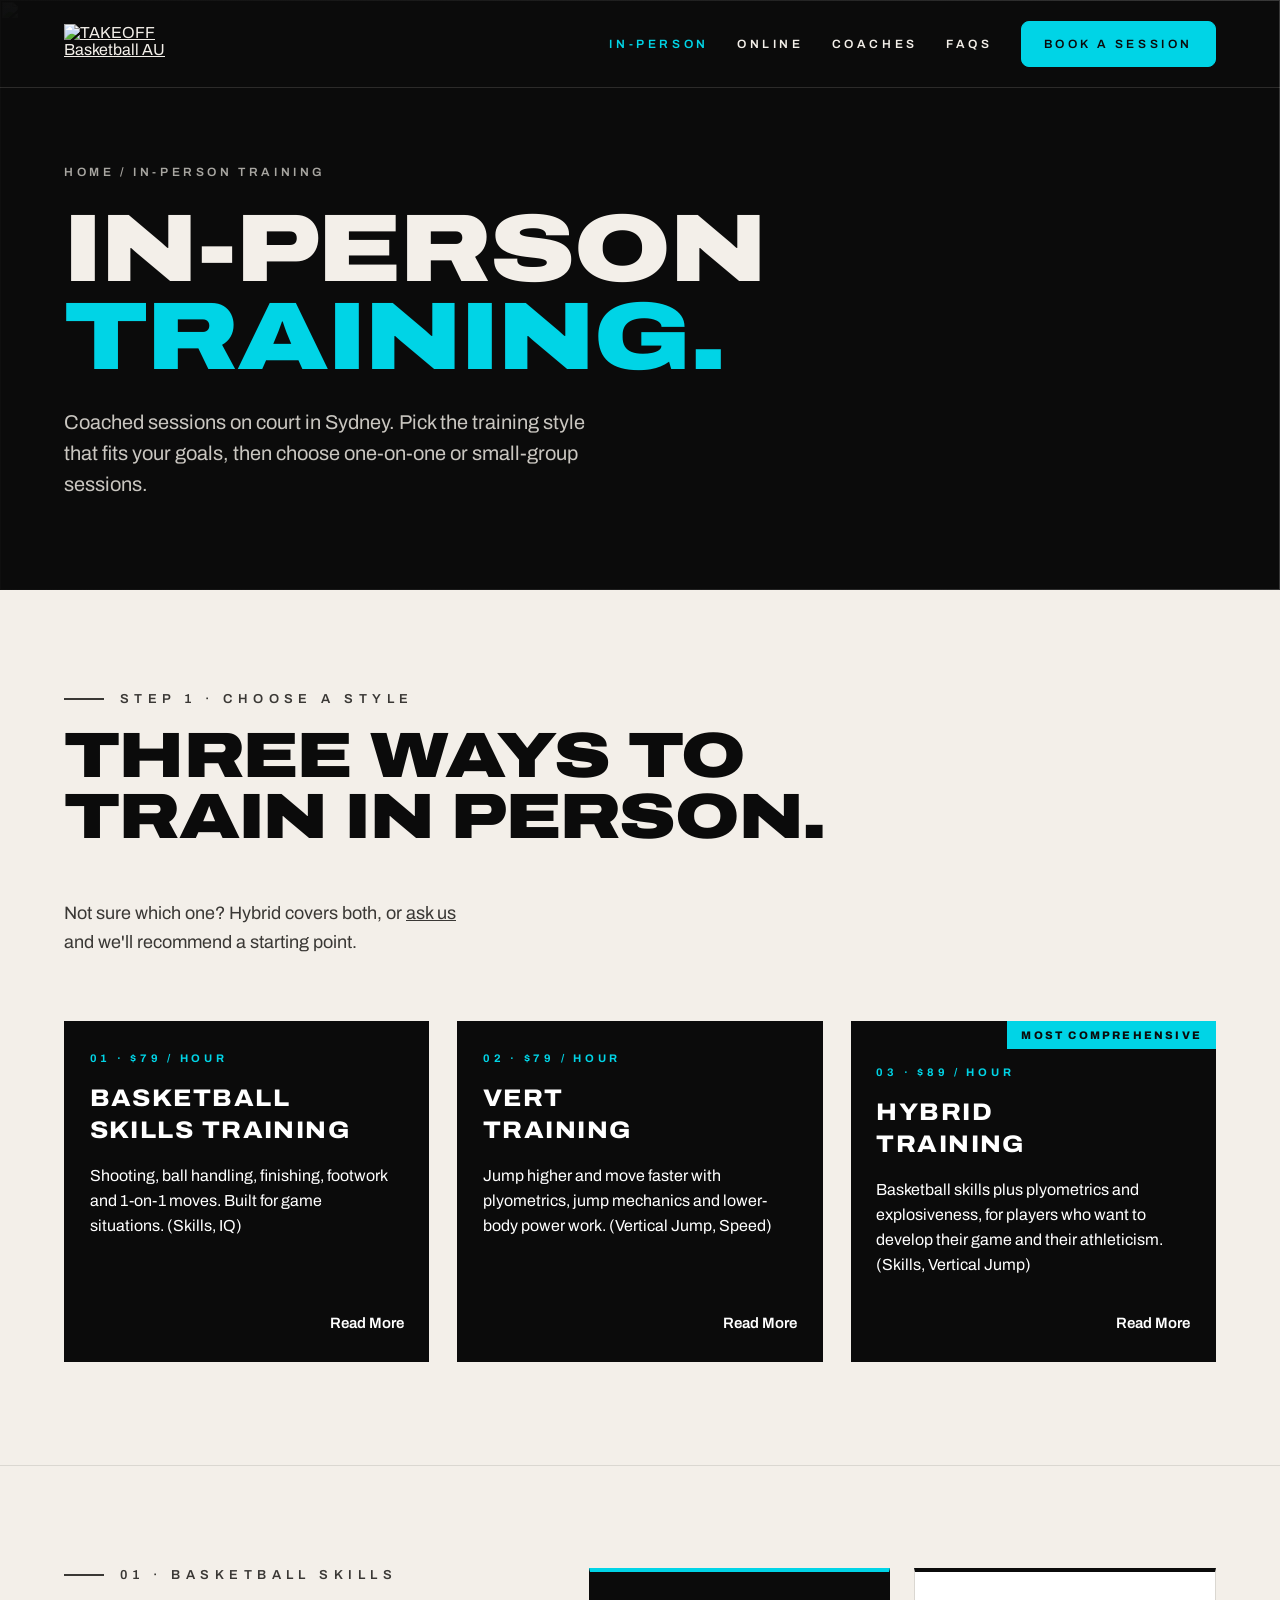
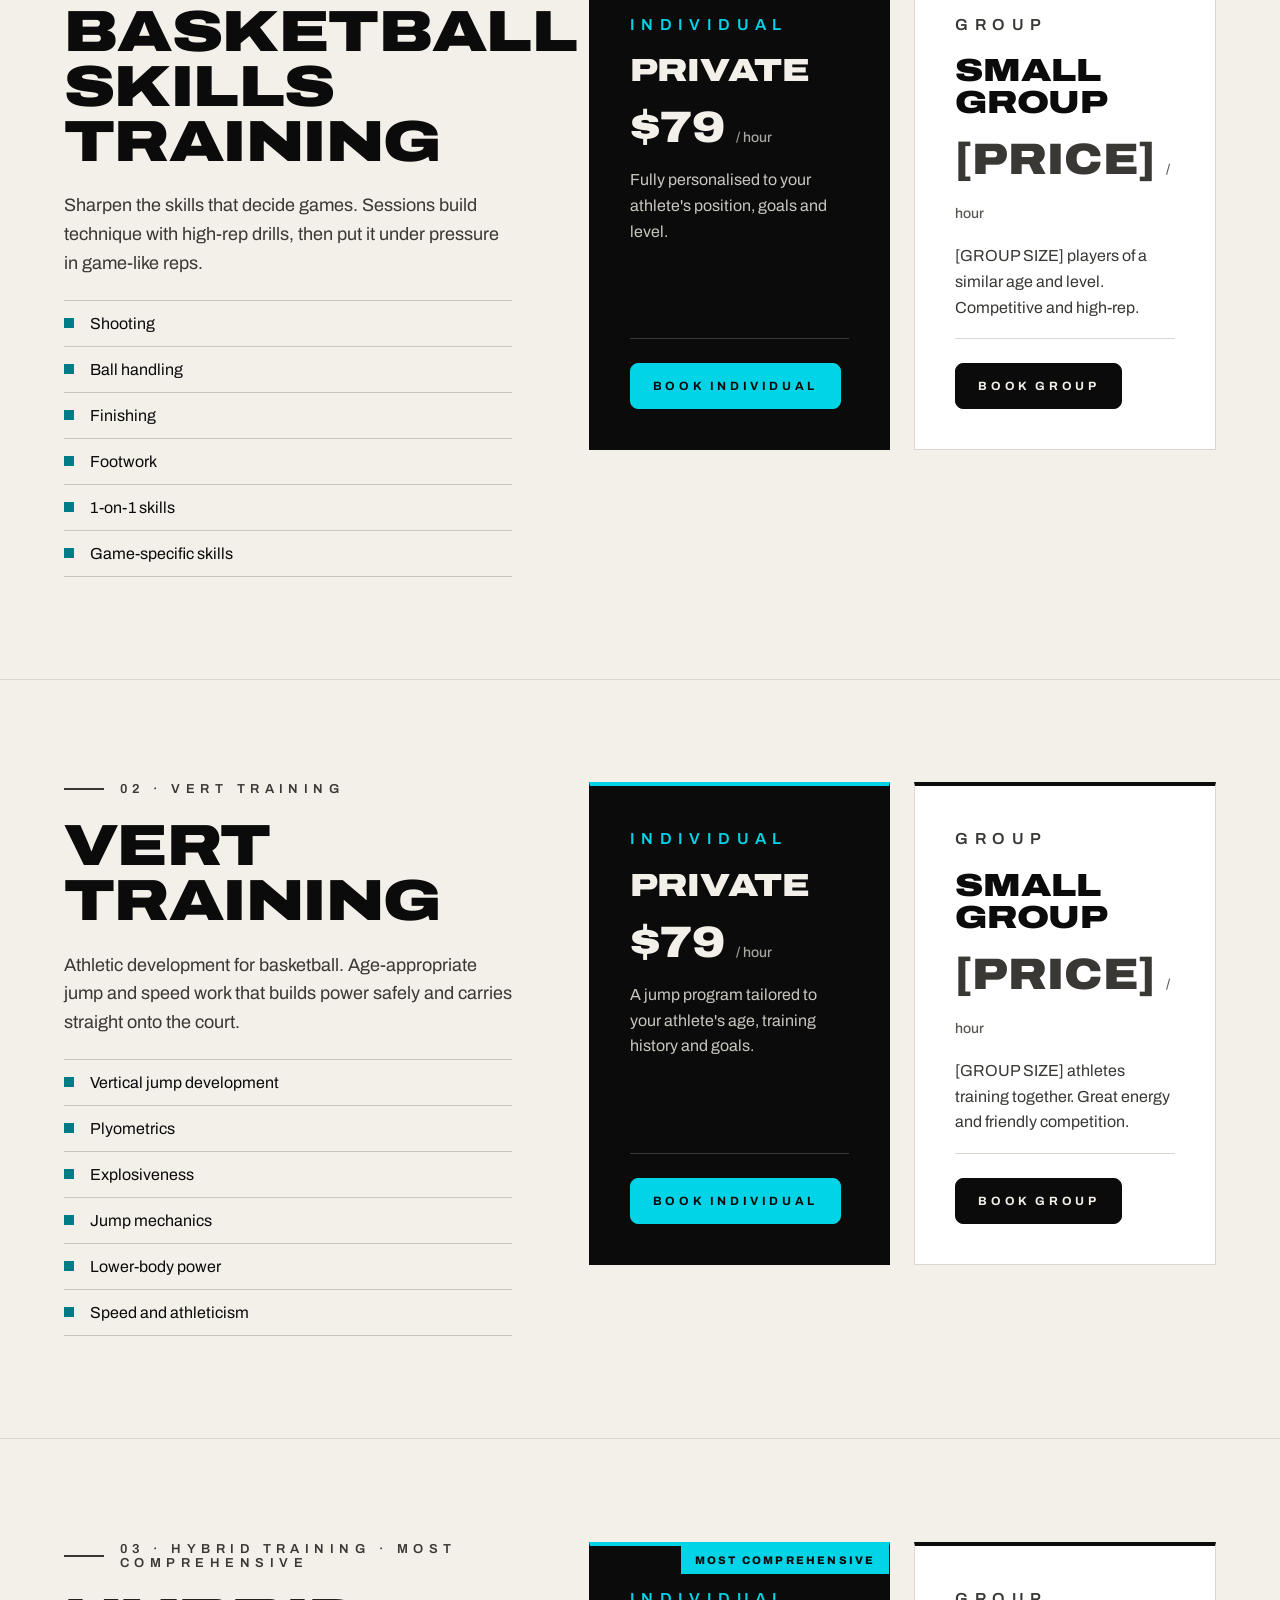
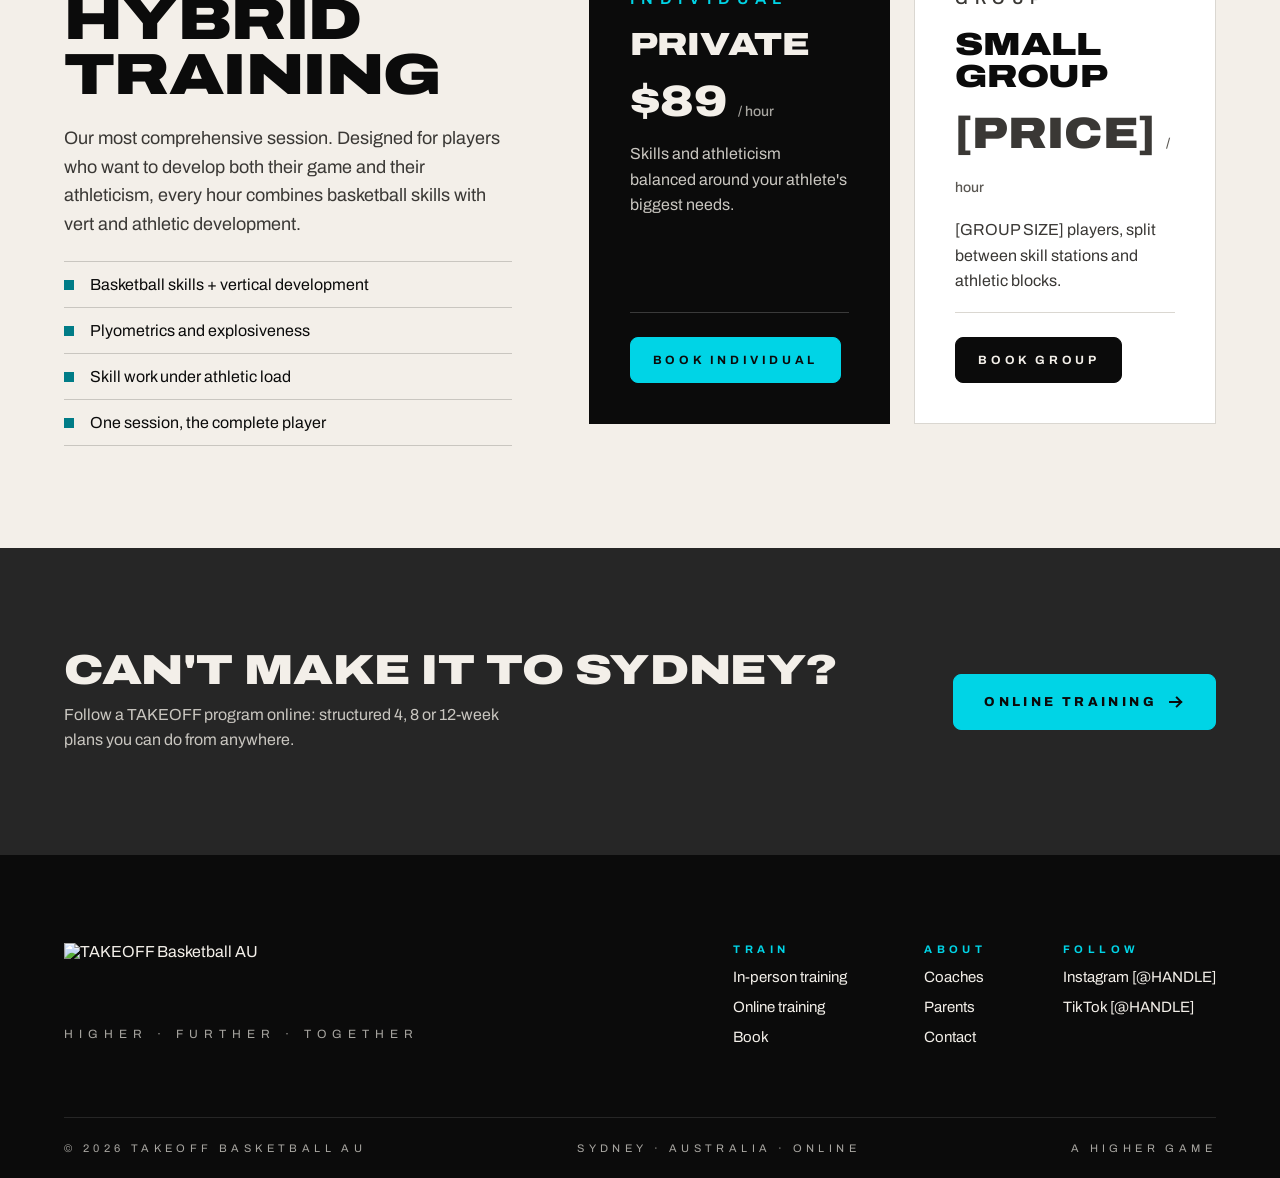
==== in-person.html @ 5c916355 "Add in-person and online pricing Hourly rates for skills, vert and hybrid sessions, online program p" ====
<!doctype html>
<html lang="en-AU">
<head>
<meta charset="utf-8">
<meta name="viewport" content="width=device-width, initial-scale=1">
<title>In-Person Training — TAKEOFF Basketball AU</title>
<meta name="description" content="In-person basketball training in Sydney with TAKEOFF: basketball skills, vert training or hybrid sessions, one-on-one or in small groups.">
<link rel="preconnect" href="https://fonts.googleapis.com">
<link rel="preconnect" href="https://fonts.gstatic.com" crossorigin>
<link href="https://fonts.googleapis.com/css2?family=Archivo:wdth,wght@62..125,100..900&display=swap" rel="stylesheet">
<link rel="stylesheet" href="css/styles.css">
</head>
<body>

<header class="pagehead" id="top">
  <img class="hero__img" src="img/court-hero.jpg" alt="">
  <div class="hero__veil"></div>

  <nav class="nav wrap" aria-label="Main">
    <a href="index.html" aria-label="TAKEOFF Basketball AU — home"><img src="img/logo.png" alt="TAKEOFF Basketball AU" width="360" height="96"></a>
    <input type="checkbox" id="nav-toggle" class="nav-toggle" hidden>
    <label for="nav-toggle" class="nav-toggle-label" aria-label="Menu">
      <svg width="20" height="14" viewBox="0 0 20 14" fill="none" stroke="currentColor" stroke-width="2" aria-hidden="true"><path d="M0 1h20M0 7h20M0 13h20"/></svg>
    </label>
    <div class="menu">
      <a href="in-person.html" aria-current="page">In-person</a>
      <a href="online.html">Online</a>
      <a href="index.html#parents">Coaches</a>
      <a href="index.html#faq">FAQs</a>
      <a href="index.html#book" class="btn btn--cyan btn--sm">Book a session</a>
    </div>
  </nav>

  <div class="pagehead__body wrap">
    <p class="crumbs"><a href="index.html">Home</a> / In-person training</p>
    <h1>In-person<br><span>training.</span></h1>
    <p class="hero__lede">Coached sessions on court in Sydney. Pick the training style that fits your goals, then choose one-on-one or small-group sessions.</p>
  </div>
</header>

<section class="section light wrap" id="styles">
  <div class="head">
    <div>
      <p class="rule" style="color:var(--ink)">Step 1 · Choose a style</p>
      <h2 class="h2">Three ways to<br>train in person.</h2>
    </div>
    <p class="lede" style="max-width:400px">Not sure which one? Hybrid covers both, or <a href="index.html?format=unsure#book">ask us</a> and we'll recommend a starting point.</p>
  </div>

  <!-- To use real photos, set --img:url(img/your-photo.jpg) on each tile. -->
  <div class="tiles">
    <a class="tile" href="#skills" style="--pos:20% 30%">
      <span class="tile__tag">01 · $79 / hour</span>
      <h3>Basketball<br>skills training</h3>
      <p>Shooting, ball handling, finishing, footwork and 1-on-1 moves. Built for game situations. (Skills, IQ)</p>
      <span class="tile__more">Read More</span>
    </a>
    <a class="tile" href="#vert" style="--pos:55% 70%">
      <span class="tile__tag">02 · $79 / hour</span>
      <h3>Vert<br>training</h3>
      <p>Jump higher and move faster with plyometrics, jump mechanics and lower-body power work. (Vertical Jump, Speed)</p>
      <span class="tile__more">Read More</span>
    </a>
    <a class="tile" href="#hybrid" style="--pos:85% 45%">
      <span class="badge">Most comprehensive</span>
      <span class="tile__tag">03 · $89 / hour</span>
      <h3>Hybrid<br>training</h3>
      <p>Basketball skills plus plyometrics and explosiveness, for players who want to develop their game and their athleticism. (Skills, Vertical Jump)</p>
      <span class="tile__more">Read More</span>
    </a>
  </div>
</section>

<!-- ============ BASKETBALL SKILLS ============ -->
<section class="section light wrap detail" id="skills">
  <div>
    <p class="rule" style="color:var(--ink)">01 · Basketball skills</p>
    <h2>Basketball skills training</h2>
    <p class="lede">Sharpen the skills that decide games. Sessions build technique with high-rep drills, then put it under pressure in game-like reps.</p>
    <ul class="focus">
      <li>Shooting</li>
      <li>Ball handling</li>
      <li>Finishing</li>
      <li>Footwork</li>
      <li>1-on-1 skills</li>
      <li>Game-specific skills</li>
    </ul>
  </div>
  <div class="prices">
    <article class="fmt fmt--dark">
      <p class="fmt__label">Individual</p>
      <h3>Private</h3>
      <p class="fmt__amount">$79 <small>/ hour</small></p>
      <p>Fully personalised to your athlete's position, goals and level.</p>
      <div class="fmt__foot">
        <a class="btn btn--cyan btn--sm" href="index.html?program=skills&amp;format=individual#book">Book individual</a>
      </div>
    </article>
    <article class="fmt">
      <p class="fmt__label">Group</p>
      <h3>Small group</h3>
      <p class="fmt__amount">[PRICE] <small>/ hour</small></p>
      <p>[GROUP SIZE] players of a similar age and level. Competitive and high-rep.</p>
      <div class="fmt__foot">
        <a class="btn btn--sm" href="index.html?program=skills&amp;format=group#book">Book group</a>
      </div>
    </article>
  </div>
</section>

<!-- ============ VERT ============ -->
<section class="section light wrap detail" id="vert">
  <div>
    <p class="rule" style="color:var(--ink)">02 · Vert training</p>
    <h2>Vert training</h2>
    <p class="lede">Athletic development for basketball. Age-appropriate jump and speed work that builds power safely and carries straight onto the court.</p>
    <ul class="focus">
      <li>Vertical jump development</li>
      <li>Plyometrics</li>
      <li>Explosiveness</li>
      <li>Jump mechanics</li>
      <li>Lower-body power</li>
      <li>Speed and athleticism</li>
    </ul>
  </div>
  <div class="prices">
    <article class="fmt fmt--dark">
      <p class="fmt__label">Individual</p>
      <h3>Private</h3>
      <p class="fmt__amount">$79 <small>/ hour</small></p>
      <p>A jump program tailored to your athlete's age, training history and goals.</p>
      <div class="fmt__foot">
        <a class="btn btn--cyan btn--sm" href="index.html?program=vert&amp;format=individual#book">Book individual</a>
      </div>
    </article>
    <article class="fmt">
      <p class="fmt__label">Group</p>
      <h3>Small group</h3>
      <p class="fmt__amount">[PRICE] <small>/ hour</small></p>
      <p>[GROUP SIZE] athletes training together. Great energy and friendly competition.</p>
      <div class="fmt__foot">
        <a class="btn btn--sm" href="index.html?program=vert&amp;format=group#book">Book group</a>
      </div>
    </article>
  </div>
</section>

<!-- ============ HYBRID ============ -->
<section class="section light wrap detail" id="hybrid">
  <div>
    <p class="rule" style="color:var(--ink)">03 · Hybrid training · Most comprehensive</p>
    <h2>Hybrid training</h2>
    <p class="lede">Our most comprehensive session. Designed for players who want to develop both their game and their athleticism, every hour combines basketball skills with vert and athletic development.</p>
    <ul class="focus">
      <li>Basketball skills + vertical development</li>
      <li>Plyometrics and explosiveness</li>
      <li>Skill work under athletic load</li>
      <li>One session, the complete player</li>
    </ul>
  </div>
  <div class="prices">
    <article class="fmt fmt--dark">
      <p class="fmt__label">Individual</p>
      <span class="badge">Most comprehensive</span>
      <h3>Private</h3>
      <p class="fmt__amount">$89 <small>/ hour</small></p>
      <p>Skills and athleticism balanced around your athlete's biggest needs.</p>
      <div class="fmt__foot">
        <a class="btn btn--cyan btn--sm" href="index.html?program=hybrid&amp;format=individual#book">Book individual</a>
      </div>
    </article>
    <article class="fmt">
      <p class="fmt__label">Group</p>
      <h3>Small group</h3>
      <p class="fmt__amount">[PRICE] <small>/ hour</small></p>
      <p>[GROUP SIZE] players, split between skill stations and athletic blocks.</p>
      <div class="fmt__foot">
        <a class="btn btn--sm" href="index.html?program=hybrid&amp;format=group#book">Book group</a>
      </div>
    </article>
  </div>
</section>

<section class="section band wrap">
  <div>
    <h2>Can't make it to Sydney?</h2>
    <p>Follow a TAKEOFF program online: structured 4, 8 or 12-week plans you can do from anywhere.</p>
  </div>
  <a class="btn btn--cyan" href="online.html">Online training
    <svg width="18" height="18" viewBox="0 0 24 24" fill="none" stroke="currentColor" stroke-width="2.5" stroke-linecap="square" aria-hidden="true"><path d="M4 12h15M13 6l6 6-6 6"/></svg>
  </a>
</section>

<footer class="foot">
  <div class="wrap">
    <div class="foot__top">
      <div class="foot__brand">
        <img src="img/logo.png" alt="TAKEOFF Basketball AU">
        <p class="foot__tag">Higher · Further · Together</p>
      </div>
      <div class="foot__cols">
        <div>
          <b>Train</b>
          <a href="in-person.html">In-person training</a>
          <a href="online.html">Online training</a>
          <a href="index.html#book">Book</a>
        </div>
        <div>
          <b>About</b>
          <a href="index.html#coaches">Coaches</a>
          <a href="index.html#parents">Parents</a>
          <a href="index.html#book">Contact</a>
        </div>
        <div>
          <b>Follow</b>
          <a href="https://instagram.com/YOUR_HANDLE" rel="noopener">Instagram [@HANDLE]</a>
          <a href="https://tiktok.com/@YOUR_HANDLE" rel="noopener">TikTok [@HANDLE]</a>
        </div>
      </div>
    </div>
    <div class="foot__bar">
      <p>© <span id="year">2026</span> TAKEOFF Basketball AU</p>
      <p>Sydney · Australia · Online</p>
      <p>A higher game</p>
    </div>
  </div>
</footer>

<script src="js/site.js"></script>
</body>
</html>
---- css/styles.css ----
:root{
  --jet:#0B0B0B;
  --charcoal:#262626;
  --concrete:#DAD7D1;
  --sand:#F3EFE9;
  --cyan:#00D4E6;
  --teal:#007C87;
  --ink:#3A3835;
  --muted:#5A5752;
  --line:#C9C6C0;
  --sans:'Archivo','Helvetica Neue',Helvetica,Arial,sans-serif;
  --pad:clamp(20px,5vw,96px);
}
*{box-sizing:border-box}
html{scroll-behavior:smooth}
body{margin:0;background:var(--sand);color:var(--jet);font-family:var(--sans);-webkit-font-smoothing:antialiased}
img{max-width:100%;display:block}
p{margin:0}
h1,h2,h3{margin:0;font-weight:900;font-stretch:125%;text-transform:uppercase;letter-spacing:-.01em;line-height:.95}
a{color:inherit}
:focus-visible{outline:3px solid var(--teal);outline-offset:3px}
@media (prefers-reduced-motion:reduce){html{scroll-behavior:auto}*{transition:none!important}}

/* shared */
.wrap{padding-left:var(--pad);padding-right:var(--pad)}
.section{padding-block:clamp(56px,8vw,112px)}
.rule{display:flex;align-items:center;gap:16px;font-size:clamp(11px,1.3vw,13px);font-weight:600;
  letter-spacing:.42em;text-transform:uppercase}
.rule::before{content:"";width:40px;height:2px;background:currentColor;flex:none}
.h2{font-size:clamp(30px,5.2vw,64px)}
.lede{font-size:clamp(16px,1.8vw,18px);line-height:1.6;color:var(--ink);max-width:62ch}
.btn{display:inline-flex;align-items:center;justify-content:center;gap:10px;min-height:56px;padding:0 30px;
  border-radius:8px;border:1.5px solid var(--jet);background:var(--jet);color:var(--sand);
  font-family:inherit;font-size:13px;font-weight:800;letter-spacing:.26em;text-transform:uppercase;
  text-decoration:none;cursor:pointer;transition:opacity .15s ease}
.btn:hover{opacity:.85}
.btn--cyan{background:var(--cyan);border-color:var(--cyan);color:var(--jet)}
.btn--ghost{background:transparent;color:var(--sand);border-color:var(--sand)}
.btn--sm{min-height:46px;padding:0 22px;font-size:12px;letter-spacing:.2em}

/* header + hero */
.hero{position:relative;background:var(--jet);color:var(--sand);overflow:hidden;
  min-height:min(92vh,880px);display:flex;flex-direction:column}
.hero__img{position:absolute;inset:0;width:100%;height:100%;object-fit:cover}
.hero__veil{position:absolute;inset:0;background:
  linear-gradient(90deg,rgba(11,11,11,.9) 0%,rgba(11,11,11,.72) 40%,rgba(11,11,11,.2) 78%,rgba(11,11,11,.4) 100%)}
.hero__fade{position:absolute;inset:auto 0 0 0;height:180px;
  background:linear-gradient(0deg,rgba(11,11,11,.85),rgba(11,11,11,0))}
.nav{position:relative;z-index:3;display:flex;align-items:center;justify-content:space-between;
  gap:16px;min-height:88px;border-bottom:1px solid rgba(243,239,233,.14)}
.nav img{height:40px;width:auto}
.menu{display:flex;align-items:center;gap:clamp(14px,2.2vw,40px)}
.menu a{font-size:12px;font-weight:600;letter-spacing:.3em;text-transform:uppercase;text-decoration:none}
.menu a:hover{color:var(--cyan)}
.menu .btn{color:var(--jet)}
.nav-toggle,.nav-toggle-label{display:none}
.hero__body{position:relative;z-index:2;display:flex;flex-direction:column;gap:clamp(18px,2.6vw,32px);
  max-width:820px;padding-top:clamp(48px,7vw,104px);padding-bottom:clamp(40px,6vw,72px)}
.hero h1{font-size:clamp(44px,9vw,100px);line-height:.92}
.hero h1 span{color:var(--cyan)}
.hero__lede{font-size:clamp(17px,2vw,20px);line-height:1.55;color:#C9C6C0;max-width:540px}
.hero__cta{display:flex;flex-wrap:wrap;gap:12px}
.hero__place{position:relative;z-index:2;margin-top:auto;padding-bottom:clamp(24px,4vw,56px);
  text-align:right;font-size:12px;line-height:2;letter-spacing:.5em;text-transform:uppercase;color:var(--concrete)}

/* pillar strip */
.strip{background:var(--charcoal);color:var(--sand);display:flex;flex-wrap:wrap;align-items:center;
  justify-content:space-between;gap:12px 24px;padding-block:clamp(20px,3vw,32px)}
.strip span{font-size:clamp(11px,1.4vw,14px);font-weight:700;letter-spacing:.46em;text-transform:uppercase}
.strip i{color:var(--cyan);font-size:20px;font-weight:900;font-style:normal}

/* generic light section */
.light{background:var(--sand)}
.light+.light{border-top:1px solid var(--concrete)}
.head{display:flex;flex-wrap:wrap;justify-content:space-between;align-items:flex-end;gap:clamp(24px,4vw,64px)}
.head>div{display:flex;flex-direction:column;gap:20px}

/* cards */
.grid-3{display:grid;grid-template-columns:repeat(3,1fr);gap:24px;margin-top:clamp(32px,5vw,64px)}
.card{padding:36px 32px;background:#fff;border:1px solid var(--concrete);display:flex;flex-direction:column;gap:20px}
.card--dark{background:var(--jet);color:var(--sand);border-color:var(--jet)}
.card__top{display:flex;justify-content:space-between;align-items:flex-start}
.card__num{font-size:13px;font-weight:700;letter-spacing:.2em;color:var(--muted)}
.card--dark .card__num{color:#A8A6A1}
.card h3{font-size:22px;letter-spacing:.3em;font-weight:800;font-stretch:100%}
.card__sub{font-size:12px;font-weight:600;letter-spacing:.34em;text-transform:uppercase;color:var(--teal)}
.card--dark .card__sub{color:var(--cyan)}
.card p{font-size:16px;line-height:1.55;color:var(--ink)}
.card--dark p{color:#C9C6C0}
.card .spacer{flex-grow:1}

/* formats */
.fmt{padding:40px;background:#fff;border:1px solid var(--concrete);border-top:4px solid var(--jet);
  display:flex;flex-direction:column;gap:18px;min-height:380px}
.fmt--dark{background:var(--jet);color:var(--sand);border-color:var(--jet);border-top-color:var(--cyan)}
.fmt__label{font-size:12px;font-weight:600;letter-spacing:.4em;text-transform:uppercase;color:var(--teal)}
.fmt--dark .fmt__label{color:var(--cyan)}
.fmt h3{font-size:clamp(26px,3vw,32px);line-height:1}
.fmt p{font-size:16px;line-height:1.6;color:var(--ink)}
.fmt--dark p{color:#C9C6C0}
.fmt__foot{margin-top:auto;padding-top:24px;border-top:1px solid var(--concrete);
  display:flex;flex-wrap:wrap;gap:12px;justify-content:space-between;align-items:center}
.fmt--dark .fmt__foot{border-top-color:#3A3A3A}
.fmt__price{font-size:18px;font-weight:700}
.fmt__price small{font-size:13px;font-weight:500;color:var(--muted)}
.fmt--dark .fmt__price small{color:#A8A6A1}
.fmt__foot a{font-size:12px;font-weight:700;letter-spacing:.3em;text-transform:uppercase;text-decoration:none}

/* parents + coach */
.parents{display:grid;grid-template-columns:1fr 1fr;gap:clamp(32px,6vw,96px)}
.checks{display:flex;flex-direction:column;border-top:1px solid var(--line)}
.checks div{display:flex;gap:20px;align-items:center;padding-block:18px;border-bottom:1px solid var(--line);font-size:16px}
.checks strong{font-weight:600}
.checks span{font-weight:400;color:var(--ink)}
.coach{display:flex;gap:32px;align-items:stretch}
.coach__photo{position:relative;width:300px;flex:none;background:var(--charcoal);
  background-image:repeating-linear-gradient(135deg,rgba(243,239,233,.05) 0 2px,transparent 2px 14px);
  display:grid;place-items:center;min-height:380px}
.coach__photo img{width:72px;opacity:.35}
.coach__photo::before{content:"";position:absolute;left:0;top:0;width:6px;height:120px;background:var(--cyan)}
.coach__photo span{position:absolute;left:20px;bottom:20px;font-size:11px;letter-spacing:.3em;
  text-transform:uppercase;color:#A8A6A1}
.coach__bio{display:flex;flex-direction:column;gap:18px;justify-content:flex-end}
.coach__bio h3{font-size:clamp(26px,3vw,34px);line-height:1}

/* faq */
.faq{background:var(--concrete)}
.faqs{margin-top:clamp(28px,4vw,56px);display:grid;grid-template-columns:1fr 1fr;column-gap:64px}
.faqs details{border-top:1.5px solid var(--jet);padding-block:24px}
.faqs details[open] summary{margin-bottom:10px}
.faqs summary{display:flex;justify-content:space-between;align-items:center;gap:20px;cursor:pointer;
  list-style:none;font-size:20px;font-weight:800}
.faqs summary::-webkit-details-marker{display:none}
.faqs summary::after{content:"+";font-size:24px;font-weight:600}
.faqs details[open] summary::after{content:"\2013"}
.faqs p{font-size:16px;line-height:1.6;color:var(--ink);max-width:56ch}

/* booking */
.book{display:grid;grid-template-columns:minmax(0,480px) minmax(0,1fr);gap:clamp(32px,6vw,96px);align-items:start}
.book h2{font-size:clamp(34px,6.4vw,72px);line-height:.98}
.book h2 span{color:var(--teal)}
.facts{display:flex;flex-direction:column;border-top:1px solid var(--line)}
.facts div{display:flex;flex-wrap:wrap;gap:8px 24px;padding-block:16px;border-bottom:1px solid var(--line);font-size:16px}
.facts dt{width:110px;font-size:11px;letter-spacing:.36em;text-transform:uppercase;color:var(--muted);padding-top:3px}
.form{padding:clamp(24px,4vw,48px);background:#fff;border:1px solid var(--concrete);
  display:grid;grid-template-columns:1fr 1fr;gap:24px}
.field{display:flex;flex-direction:column;gap:10px}
.field--wide{grid-column:span 2}
.field label{font-size:11px;font-weight:600;letter-spacing:.34em;text-transform:uppercase;color:var(--ink)}
.field input,.field select,.field textarea{min-height:52px;padding:14px 16px;border-radius:8px;
  border:1px solid var(--line);background:var(--sand);font-family:inherit;font-size:16px;color:var(--jet)}
.field textarea{resize:vertical;min-height:120px}
.form__actions{grid-column:span 2;display:flex;flex-wrap:wrap;gap:16px;align-items:center;justify-content:space-between}
.form__note{font-size:13px;color:var(--muted)}

/* footer */
.foot{background:var(--jet);color:var(--sand);padding-top:clamp(48px,7vw,88px)}
.foot__top{display:flex;flex-wrap:wrap;justify-content:space-between;gap:40px}
.foot__brand{display:flex;flex-direction:column;gap:28px}
.foot__brand img{height:56px;width:auto;align-self:flex-start;object-fit:contain}
.foot__tag{font-size:12px;letter-spacing:.5em;text-transform:uppercase;color:#A8A6A1}
.foot__cols{display:flex;flex-wrap:wrap;gap:clamp(32px,6vw,96px)}
.foot__cols div{display:flex;flex-direction:column;gap:14px}
.foot__cols b{font-size:11px;font-weight:700;letter-spacing:.4em;text-transform:uppercase;color:var(--cyan)}
.foot__cols a{font-size:15px;text-decoration:none}
.foot__cols a:hover{color:var(--cyan)}
.foot__bar{margin-top:clamp(40px,6vw,72px);padding-block:24px;border-top:1px solid var(--charcoal);
  display:flex;flex-wrap:wrap;justify-content:space-between;gap:12px 24px;
  font-size:11px;letter-spacing:.4em;text-transform:uppercase;color:#A8A6A1}

/* responsive */
@media (max-width:1000px){
  .grid-3{grid-template-columns:1fr 1fr}
  .parents,.book{grid-template-columns:1fr}
  .faqs{grid-template-columns:1fr;column-gap:0}
  .hero__place{text-align:left}
}
@media (max-width:720px){
  .nav-toggle-label{display:inline-grid;place-items:center;width:44px;height:44px;border:1px solid var(--sand);
    border-radius:8px;color:var(--sand);cursor:pointer}
  .menu{position:absolute;right:var(--pad);top:76px;flex-direction:column;align-items:stretch;gap:16px;
    padding:20px 24px;border-radius:12px;background:var(--jet);border:1px solid #262626;display:none;min-width:230px}
  .nav-toggle:checked~.menu{display:flex}
  .menu a{font-size:13px;letter-spacing:.2em}
  .grid-3{grid-template-columns:1fr}
  .coach{flex-direction:column}
  .coach__photo{width:100%;min-height:300px}
  .form,.fmt{grid-template-columns:1fr}
  .field--wide,.form__actions{grid-column:span 1}
  .form{grid-template-columns:1fr}
}

/* ---------- multi-page additions ---------- */
.menu a[aria-current="page"]{color:var(--cyan)}

/* service split — the two ways to train (homepage) */
.services{background:var(--jet);color:var(--sand)}
.services .head{margin-bottom:clamp(28px,4vw,48px)}
.services .rule{color:var(--concrete)}
.services .lede{color:#C9C6C0}
.split{display:grid;grid-template-columns:1fr 1fr;gap:24px}
.service{--img:url(../img/court-hero.jpg);--pos:center;position:relative;isolation:isolate;overflow:hidden;
  display:flex;flex-direction:column;gap:18px;min-height:clamp(420px,46vw,560px);padding:clamp(28px,3.4vw,48px);
  color:var(--sand);text-decoration:none;border-top:6px solid var(--cyan)}
.service::before{content:"";position:absolute;inset:0;z-index:-2;background:var(--img) var(--pos)/cover;
  transition:transform .5s ease}
.service::after{content:"";position:absolute;inset:0;z-index:-1;
  background:linear-gradient(180deg,rgba(11,11,11,.55) 0%,rgba(11,11,11,.78) 55%,rgba(11,11,11,.94) 100%)}
.service:hover::before{transform:scale(1.04)}
.service__num{font-size:13px;font-weight:700;letter-spacing:.3em;text-transform:uppercase;color:var(--cyan)}
.service h3{font-size:clamp(38px,5.4vw,72px);line-height:.92}
.service p{font-size:clamp(16px,1.6vw,18px);line-height:1.55;color:#DAD7D1;max-width:44ch}
.service ul{margin:0;padding:0;list-style:none;display:flex;flex-wrap:wrap;gap:8px}
.service li{font-size:11px;font-weight:700;letter-spacing:.24em;text-transform:uppercase;
  padding:8px 12px;border:1px solid rgba(243,239,233,.35);border-radius:6px}
.service .btn{margin-top:auto;align-self:flex-start}
.service--online{border-top-color:var(--sand)}
.service--online .service__num{color:var(--sand)}
.service--online .btn{background:var(--sand);border-color:var(--sand);color:var(--jet)}

/* photo tiles — program pickers */
.tiles{display:grid;grid-template-columns:repeat(3,1fr);gap:clamp(16px,2.2vw,30px);margin-top:clamp(32px,5vw,64px)}
.tile{--img:url(../img/court-hero.jpg);--pos:center;position:relative;isolation:isolate;overflow:hidden;
  aspect-ratio:1.07;display:flex;flex-direction:column;gap:18px;padding:clamp(20px,2.4vw,32px) clamp(20px,2vw,28px);
  color:#fff;text-decoration:none;background:var(--jet)}
.tile::before{content:"";position:absolute;inset:0;z-index:-2;background:var(--img) var(--pos)/cover;
  filter:grayscale(.35);transition:transform .5s ease}
.tile::after{content:"";position:absolute;inset:0;z-index:-1;background:rgba(11,11,11,.66);transition:background .25s ease}
.tile:hover::before{transform:scale(1.05)}
.tile:hover::after{background:rgba(11,11,11,.52)}
.tile__tag{font-size:11px;font-weight:700;letter-spacing:.34em;text-transform:uppercase;color:var(--cyan)}
.tile h3{font-size:clamp(20px,2vw,24px);font-weight:800;font-stretch:110%;letter-spacing:.06em;line-height:1.35}
.tile p{font-size:16px;line-height:1.55;max-width:34ch}
.tile__more{margin-top:auto;align-self:flex-end;font-size:15px;font-weight:600}
.tile:hover .tile__more{color:var(--cyan)}

/* sub-page header */
.pagehead{position:relative;background:var(--jet);color:var(--sand);overflow:hidden}
.pagehead .hero__img{opacity:.45}
.pagehead .hero__veil{background:linear-gradient(90deg,rgba(11,11,11,.95) 0%,rgba(11,11,11,.7) 60%,rgba(11,11,11,.45) 100%)}
.pagehead__body{position:relative;z-index:2;display:flex;flex-direction:column;gap:clamp(16px,2.2vw,26px);
  max-width:860px;padding-top:clamp(40px,6vw,88px);padding-bottom:clamp(48px,7vw,96px)}
.pagehead h1{font-size:clamp(42px,8vw,96px);line-height:.92}
.pagehead h1 span{color:var(--cyan)}
.crumbs{font-size:12px;font-weight:600;letter-spacing:.3em;text-transform:uppercase;color:#A8A6A1}
.crumbs a{text-decoration:none}
.crumbs a:hover{color:var(--cyan)}

/* program detail */
.detail{display:grid;grid-template-columns:minmax(0,5fr) minmax(0,7fr);gap:clamp(32px,6vw,96px);scroll-margin-top:24px}
.detail>div:first-child{display:flex;flex-direction:column;gap:22px}
.detail h2{font-size:clamp(32px,5vw,58px)}
.focus{margin:0;padding:0;list-style:none;border-top:1px solid var(--line)}
.focus li{display:flex;gap:16px;align-items:center;padding-block:14px;border-bottom:1px solid var(--line);font-size:16px}
.focus li::before{content:"";width:10px;height:10px;flex:none;background:var(--teal)}
.prices{display:grid;grid-template-columns:1fr 1fr;gap:24px;align-content:start}
.prices .fmt{min-height:0}
.prices--one{grid-template-columns:1fr}
.fmt ul{margin:0;padding-left:18px;font-size:15px;line-height:1.7;color:var(--ink)}
.fmt--dark ul{color:#C9C6C0}
.fmt .btn{align-self:stretch}
.fmt .fmt__amount{font-size:clamp(34px,4vw,44px);font-weight:900;font-stretch:115%;line-height:1}
.fmt__amount small{font-size:14px;font-weight:500;font-stretch:100%;color:var(--muted)}
.fmt--dark .fmt__amount small{color:#A8A6A1}

/* cross-sell band */
.band{background:var(--charcoal);color:var(--sand);display:flex;flex-wrap:wrap;gap:24px;
  justify-content:space-between;align-items:center}
.band h2{font-size:clamp(26px,3.6vw,42px)}
.band p{color:#C9C6C0;margin-top:12px;max-width:52ch;line-height:1.55}

a.card{text-decoration:none;transition:border-color .15s ease}
a.card:hover{border-color:var(--jet)}
a.card--dark:hover{border-color:var(--cyan)}

@media (max-width:1000px){
  .tiles{grid-template-columns:1fr 1fr}
  .detail{grid-template-columns:1fr}
}
@media (max-width:720px){
  .split,.tiles,.prices{grid-template-columns:1fr}
  .tile{aspect-ratio:auto;min-height:340px}
}

/* pricing badges */
.fmt{position:relative}
.badge{position:absolute;top:0;right:0;z-index:1;padding:8px 14px;background:var(--cyan);color:var(--jet);
  font-size:11px;font-weight:800;letter-spacing:.2em;text-transform:uppercase}
.badge--light{background:var(--sand)}
.service__price{font-size:clamp(18px,2vw,22px)!important;font-weight:800;color:var(--sand)!important}
.fmt--dark .fmt__amount{color:var(--sand)}
.tile .badge+.tile__tag{margin-top:14px}
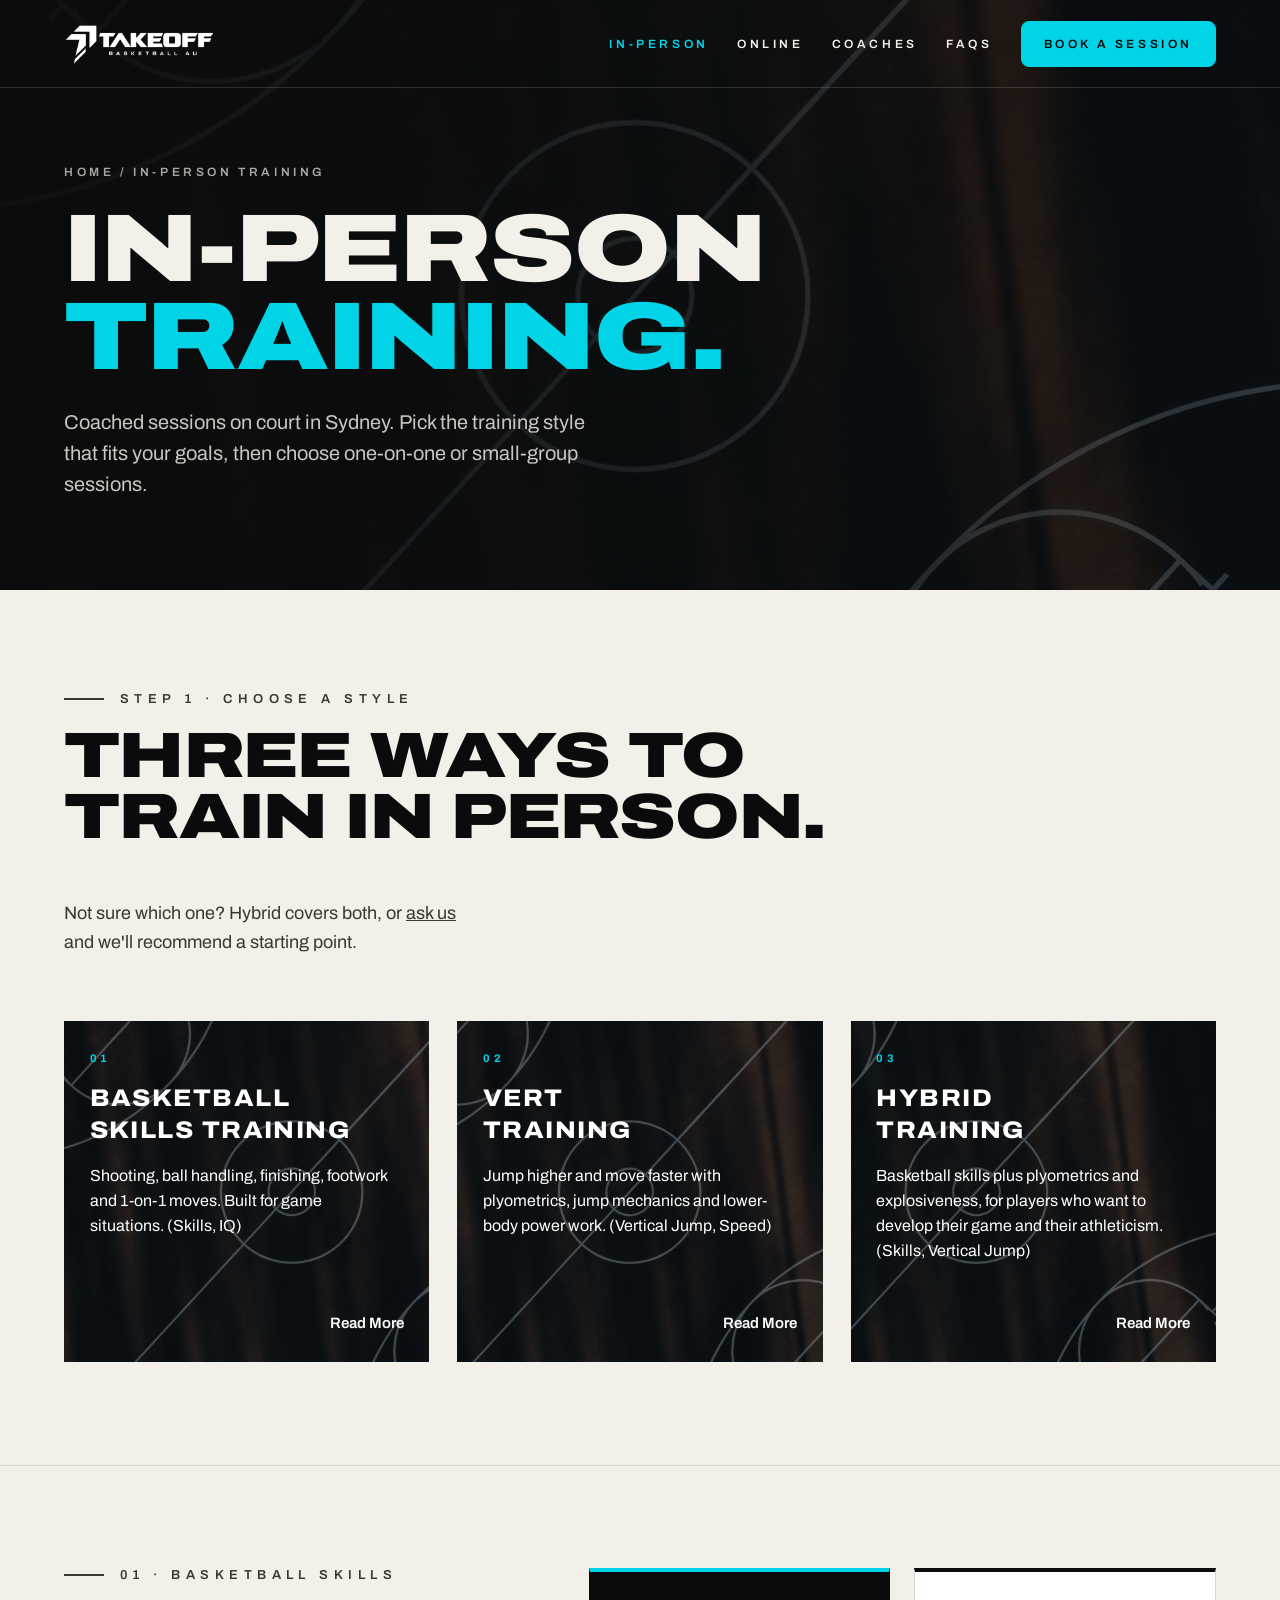
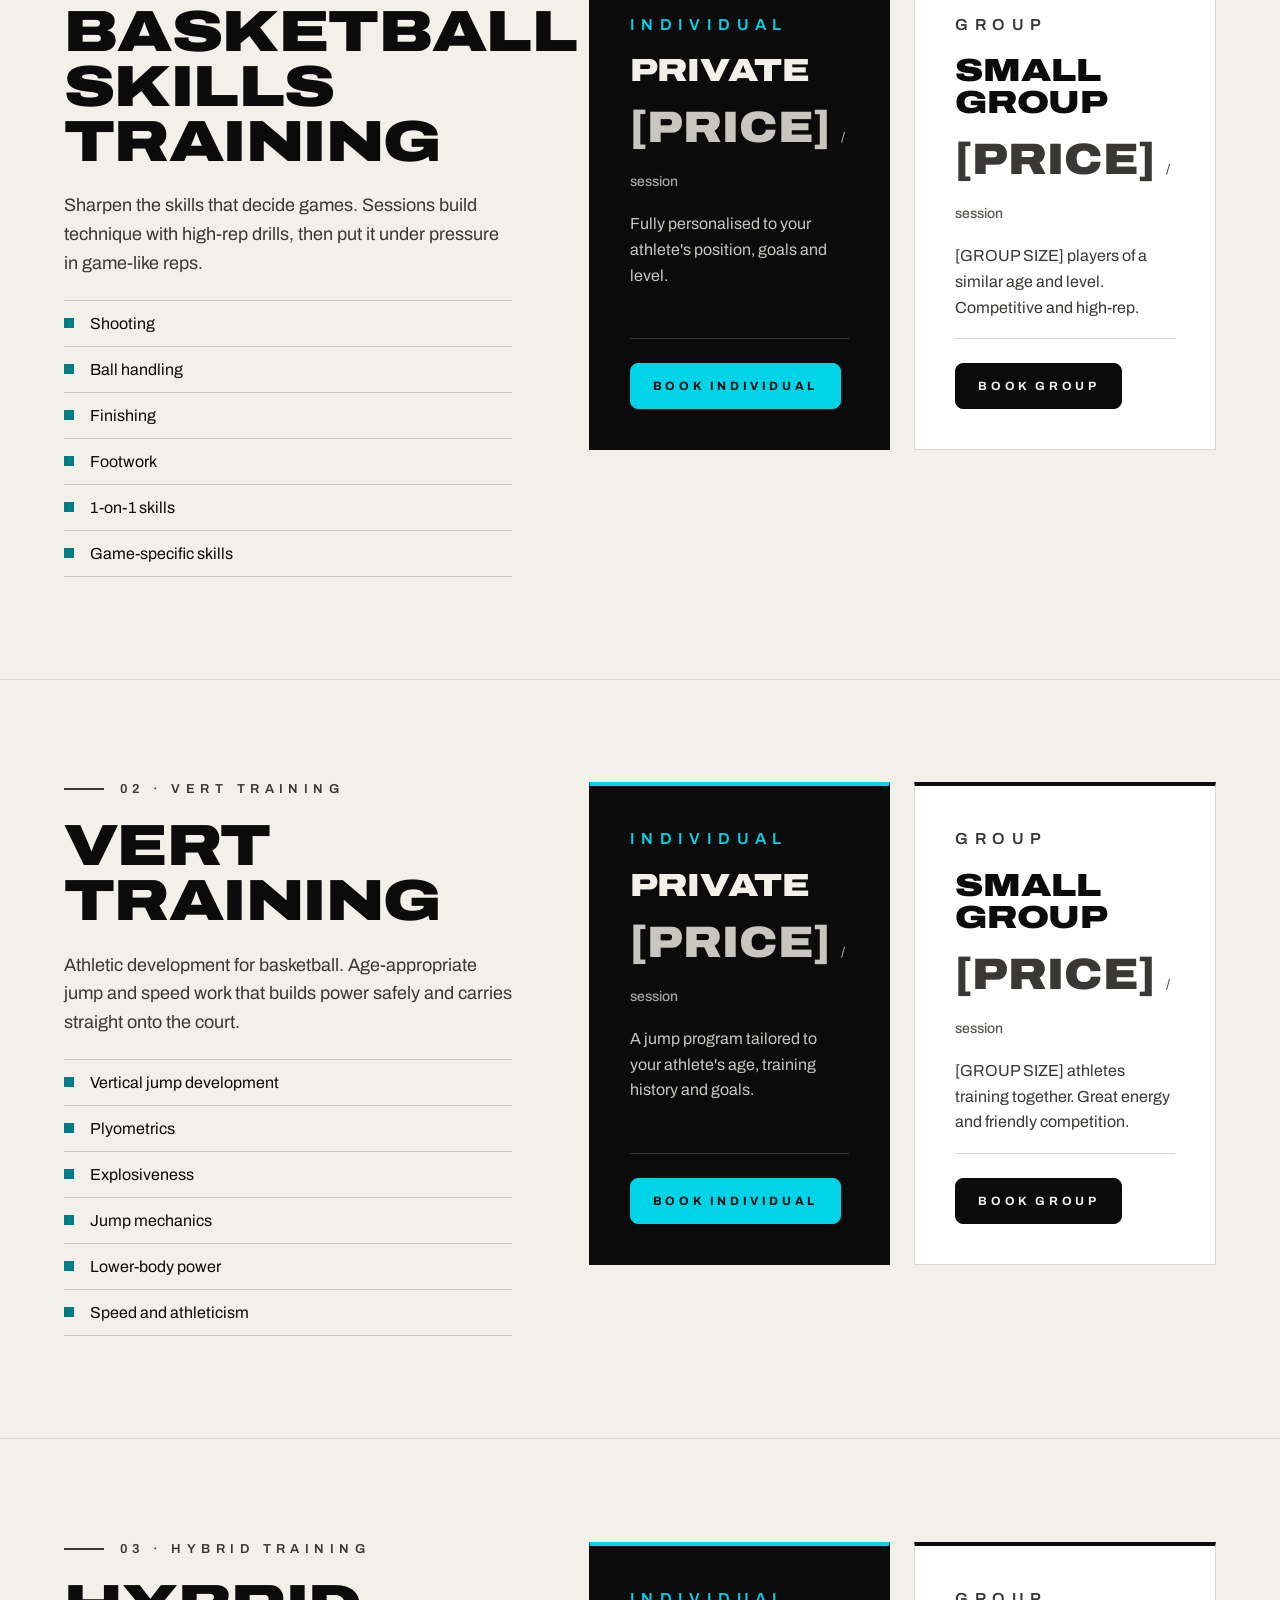
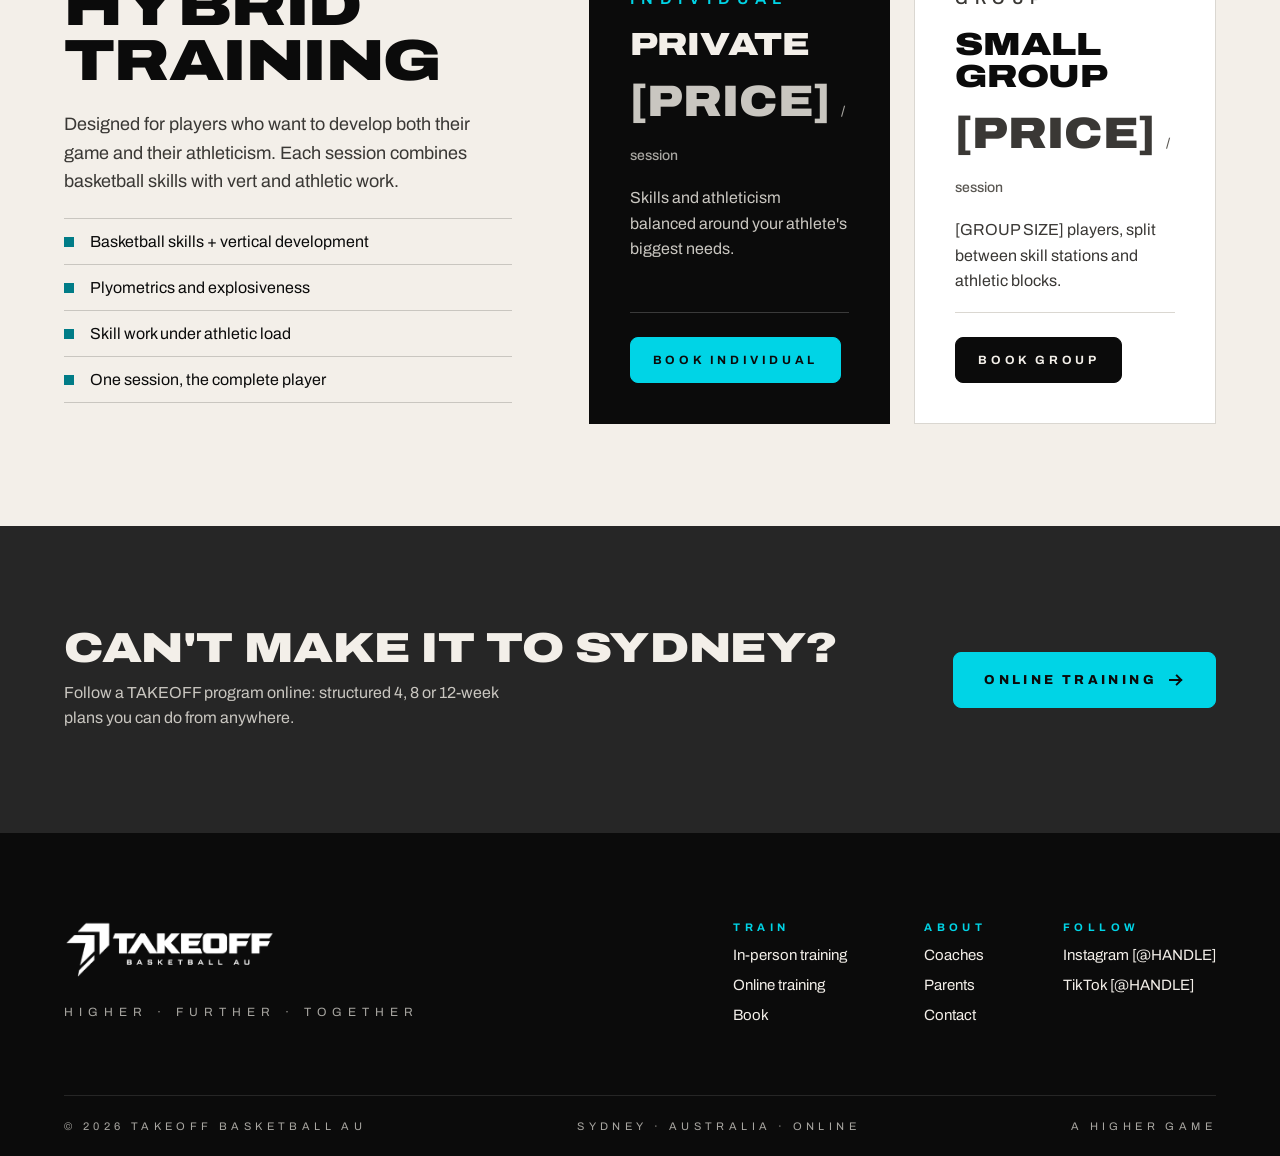
==== commit 8f27d6e7: "Restructure site into in-person and online training Split the single-page site into index, in-person" ====
--- a/in-person.html
+++ b/in-person.html
@@ -50,20 +50,19 @@
   <!-- To use real photos, set --img:url(img/your-photo.jpg) on each tile. -->
   <div class="tiles">
     <a class="tile" href="#skills" style="--pos:20% 30%">
-      <span class="tile__tag">01 · $79 / hour</span>
+      <span class="tile__tag">01</span>
       <h3>Basketball<br>skills training</h3>
       <p>Shooting, ball handling, finishing, footwork and 1-on-1 moves. Built for game situations. (Skills, IQ)</p>
       <span class="tile__more">Read More</span>
     </a>
     <a class="tile" href="#vert" style="--pos:55% 70%">
-      <span class="tile__tag">02 · $79 / hour</span>
+      <span class="tile__tag">02</span>
       <h3>Vert<br>training</h3>
       <p>Jump higher and move faster with plyometrics, jump mechanics and lower-body power work. (Vertical Jump, Speed)</p>
       <span class="tile__more">Read More</span>
     </a>
     <a class="tile" href="#hybrid" style="--pos:85% 45%">
-      <span class="badge">Most comprehensive</span>
-      <span class="tile__tag">03 · $89 / hour</span>
+      <span class="tile__tag">03</span>
       <h3>Hybrid<br>training</h3>
       <p>Basketball skills plus plyometrics and explosiveness, for players who want to develop their game and their athleticism. (Skills, Vertical Jump)</p>
       <span class="tile__more">Read More</span>
@@ -90,7 +89,7 @@
     <article class="fmt fmt--dark">
       <p class="fmt__label">Individual</p>
       <h3>Private</h3>
-      <p class="fmt__amount">$79 <small>/ hour</small></p>
+      <p class="fmt__amount">[PRICE] <small>/ session</small></p>
       <p>Fully personalised to your athlete's position, goals and level.</p>
       <div class="fmt__foot">
         <a class="btn btn--cyan btn--sm" href="index.html?program=skills&amp;format=individual#book">Book individual</a>
@@ -99,7 +98,7 @@
     <article class="fmt">
       <p class="fmt__label">Group</p>
       <h3>Small group</h3>
-      <p class="fmt__amount">[PRICE] <small>/ hour</small></p>
+      <p class="fmt__amount">[PRICE] <small>/ session</small></p>
       <p>[GROUP SIZE] players of a similar age and level. Competitive and high-rep.</p>
       <div class="fmt__foot">
         <a class="btn btn--sm" href="index.html?program=skills&amp;format=group#book">Book group</a>
@@ -127,7 +126,7 @@
     <article class="fmt fmt--dark">
       <p class="fmt__label">Individual</p>
       <h3>Private</h3>
-      <p class="fmt__amount">$79 <small>/ hour</small></p>
+      <p class="fmt__amount">[PRICE] <small>/ session</small></p>
       <p>A jump program tailored to your athlete's age, training history and goals.</p>
       <div class="fmt__foot">
         <a class="btn btn--cyan btn--sm" href="index.html?program=vert&amp;format=individual#book">Book individual</a>
@@ -136,7 +135,7 @@
     <article class="fmt">
       <p class="fmt__label">Group</p>
       <h3>Small group</h3>
-      <p class="fmt__amount">[PRICE] <small>/ hour</small></p>
+      <p class="fmt__amount">[PRICE] <small>/ session</small></p>
       <p>[GROUP SIZE] athletes training together. Great energy and friendly competition.</p>
       <div class="fmt__foot">
         <a class="btn btn--sm" href="index.html?program=vert&amp;format=group#book">Book group</a>
@@ -148,9 +147,9 @@
 <!-- ============ HYBRID ============ -->
 <section class="section light wrap detail" id="hybrid">
   <div>
-    <p class="rule" style="color:var(--ink)">03 · Hybrid training · Most comprehensive</p>
+    <p class="rule" style="color:var(--ink)">03 · Hybrid training</p>
     <h2>Hybrid training</h2>
-    <p class="lede">Our most comprehensive session. Designed for players who want to develop both their game and their athleticism, every hour combines basketball skills with vert and athletic development.</p>
+    <p class="lede">Designed for players who want to develop both their game and their athleticism. Each session combines basketball skills with vert and athletic work.</p>
     <ul class="focus">
       <li>Basketball skills + vertical development</li>
       <li>Plyometrics and explosiveness</li>
@@ -161,9 +160,8 @@
   <div class="prices">
     <article class="fmt fmt--dark">
       <p class="fmt__label">Individual</p>
-      <span class="badge">Most comprehensive</span>
       <h3>Private</h3>
-      <p class="fmt__amount">$89 <small>/ hour</small></p>
+      <p class="fmt__amount">[PRICE] <small>/ session</small></p>
       <p>Skills and athleticism balanced around your athlete's biggest needs.</p>
       <div class="fmt__foot">
         <a class="btn btn--cyan btn--sm" href="index.html?program=hybrid&amp;format=individual#book">Book individual</a>
@@ -172,7 +170,7 @@
     <article class="fmt">
       <p class="fmt__label">Group</p>
       <h3>Small group</h3>
-      <p class="fmt__amount">[PRICE] <small>/ hour</small></p>
+      <p class="fmt__amount">[PRICE] <small>/ session</small></p>
       <p>[GROUP SIZE] players, split between skill stations and athletic blocks.</p>
       <div class="fmt__foot">
         <a class="btn btn--sm" href="index.html?program=hybrid&amp;format=group#book">Book group</a>
--- a/css/styles.css
+++ b/css/styles.css
@@ -281,12 +281,3 @@
   .split,.tiles,.prices{grid-template-columns:1fr}
   .tile{aspect-ratio:auto;min-height:340px}
 }
-
-/* pricing badges */
-.fmt{position:relative}
-.badge{position:absolute;top:0;right:0;z-index:1;padding:8px 14px;background:var(--cyan);color:var(--jet);
-  font-size:11px;font-weight:800;letter-spacing:.2em;text-transform:uppercase}
-.badge--light{background:var(--sand)}
-.service__price{font-size:clamp(18px,2vw,22px)!important;font-weight:800;color:var(--sand)!important}
-.fmt--dark .fmt__amount{color:var(--sand)}
-.tile .badge+.tile__tag{margin-top:14px}
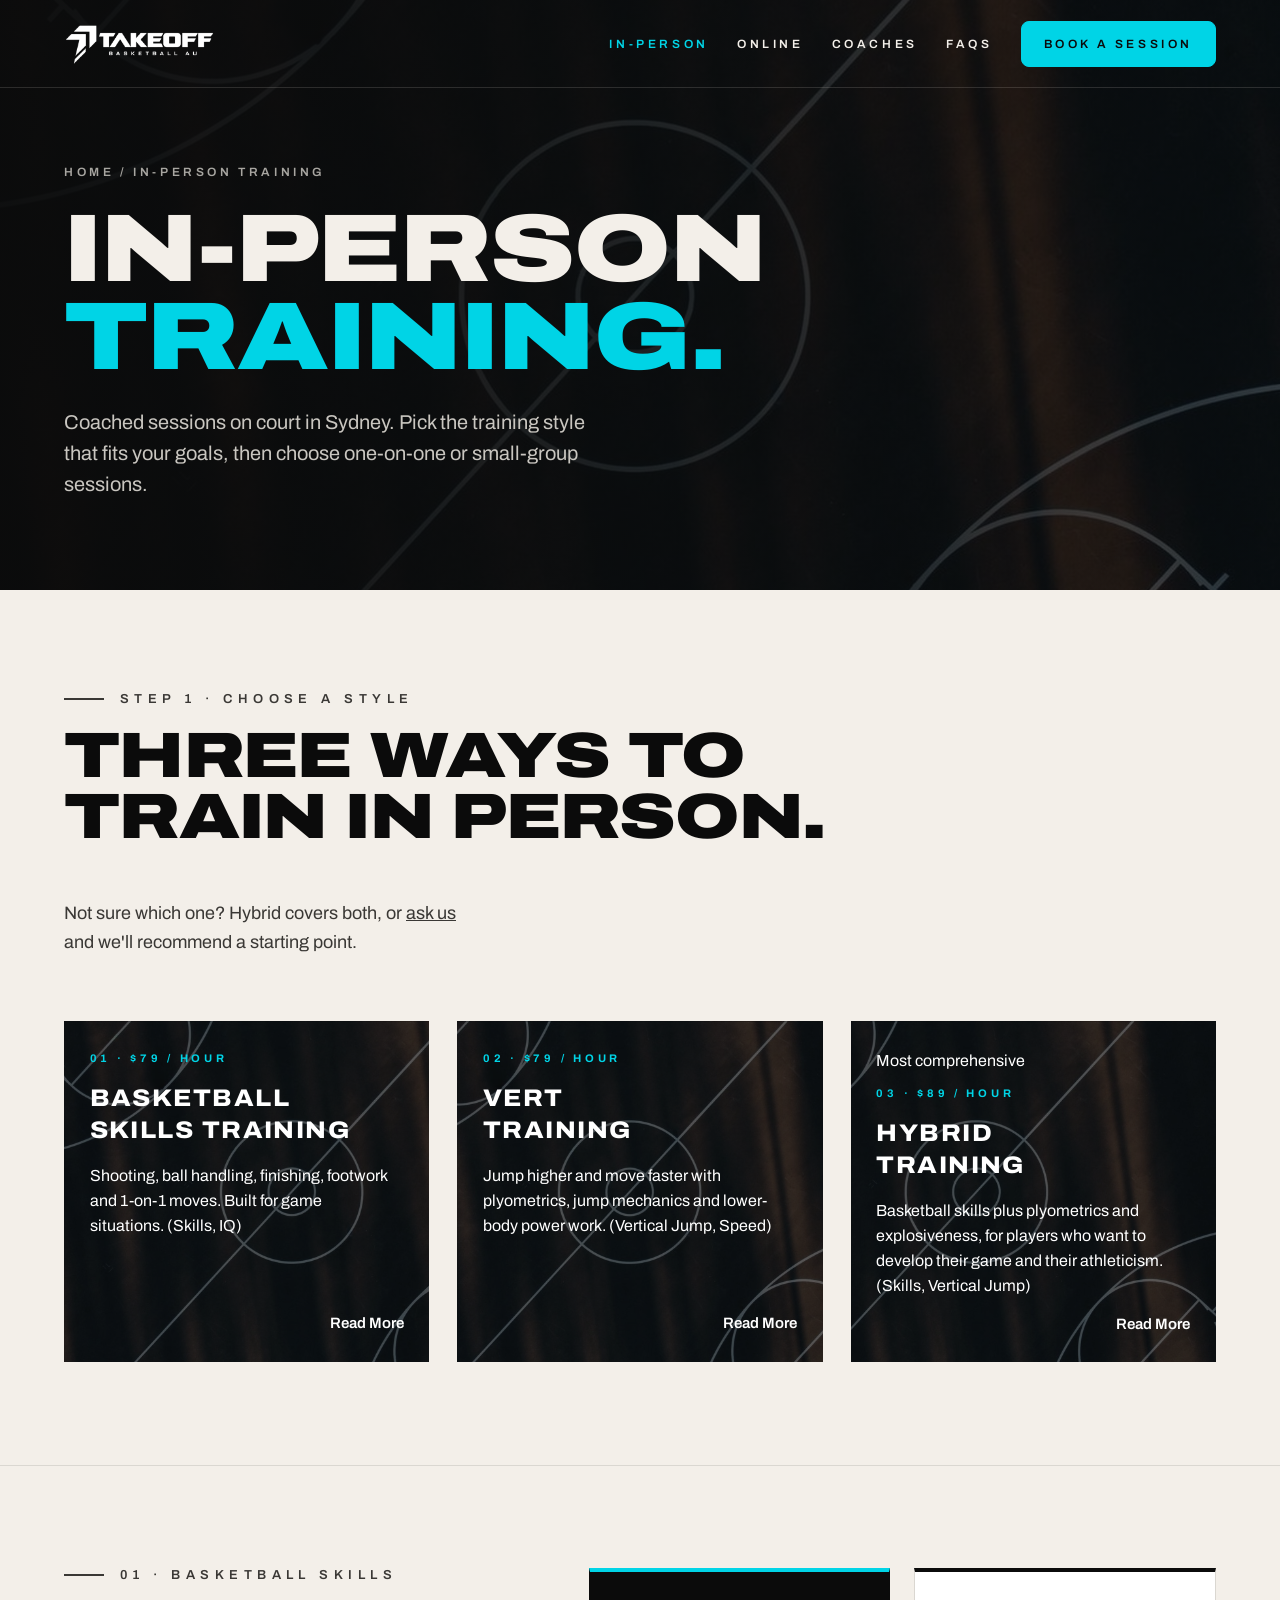
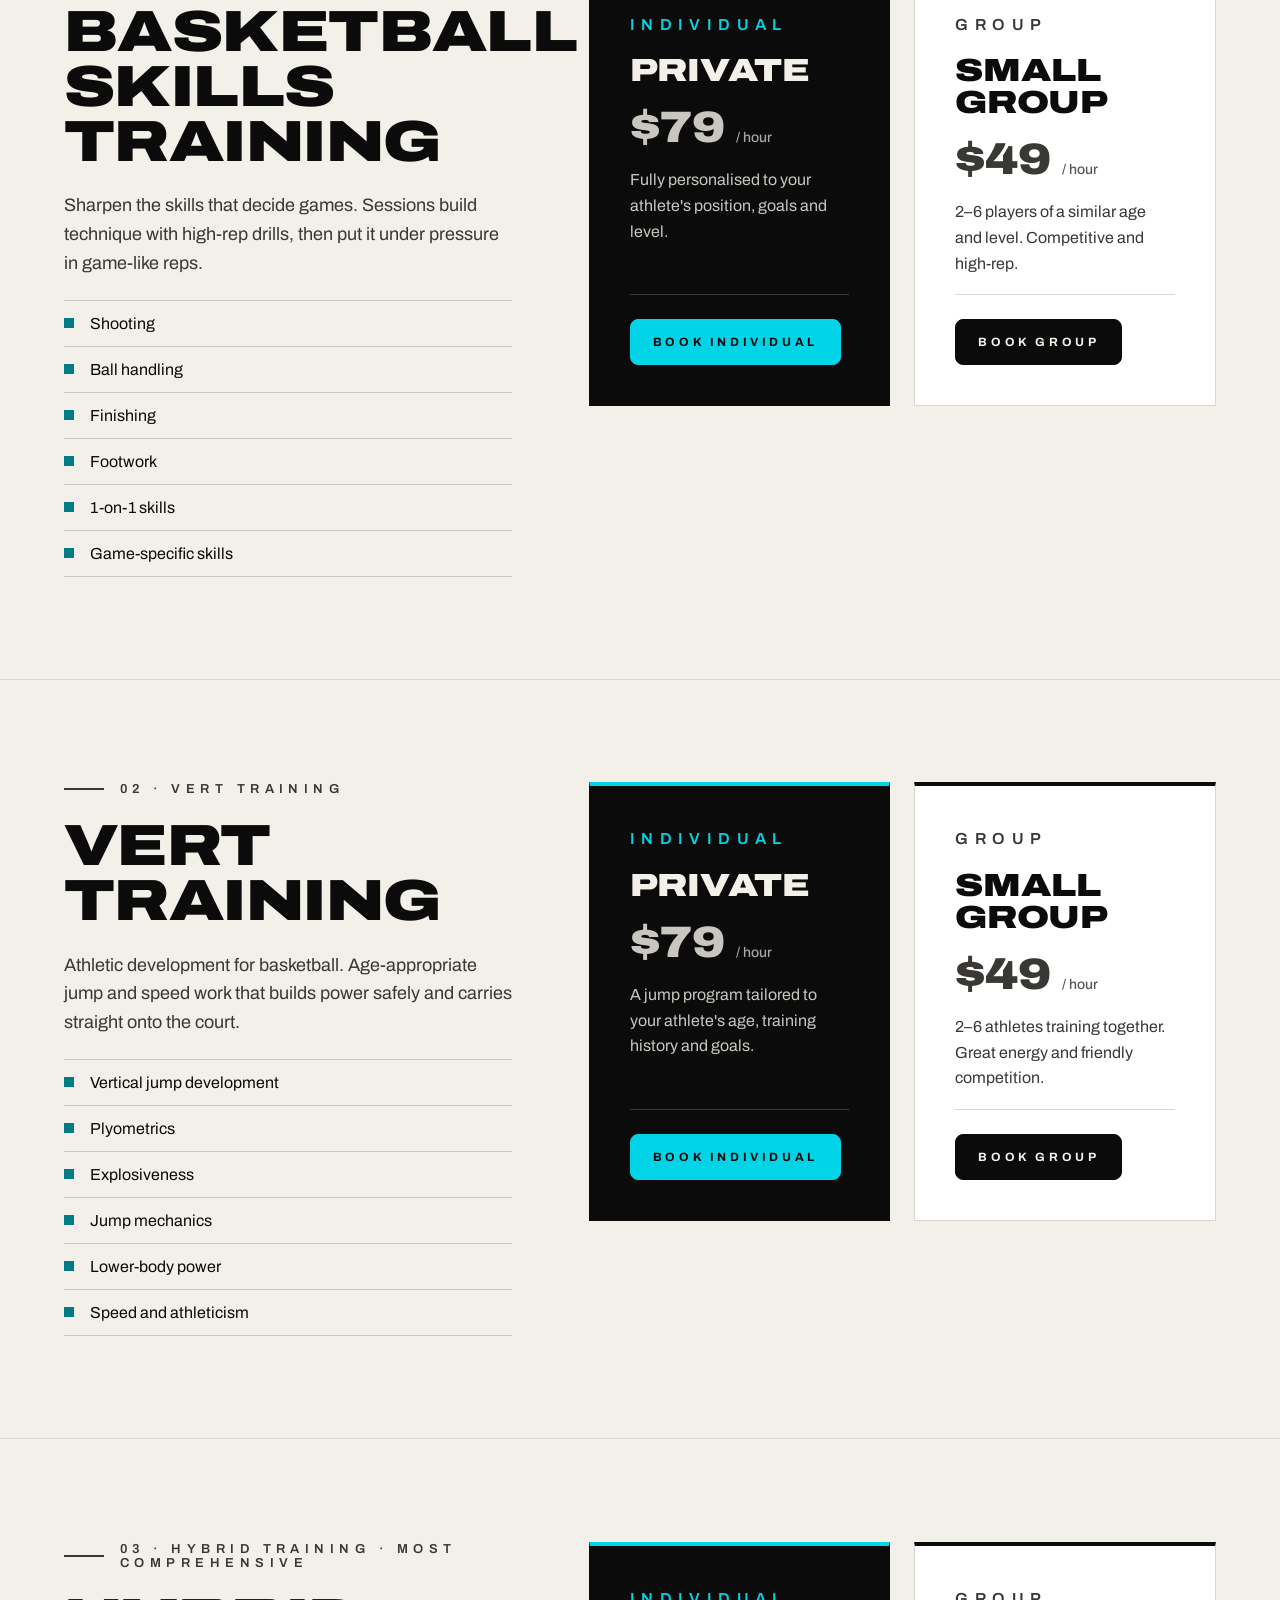
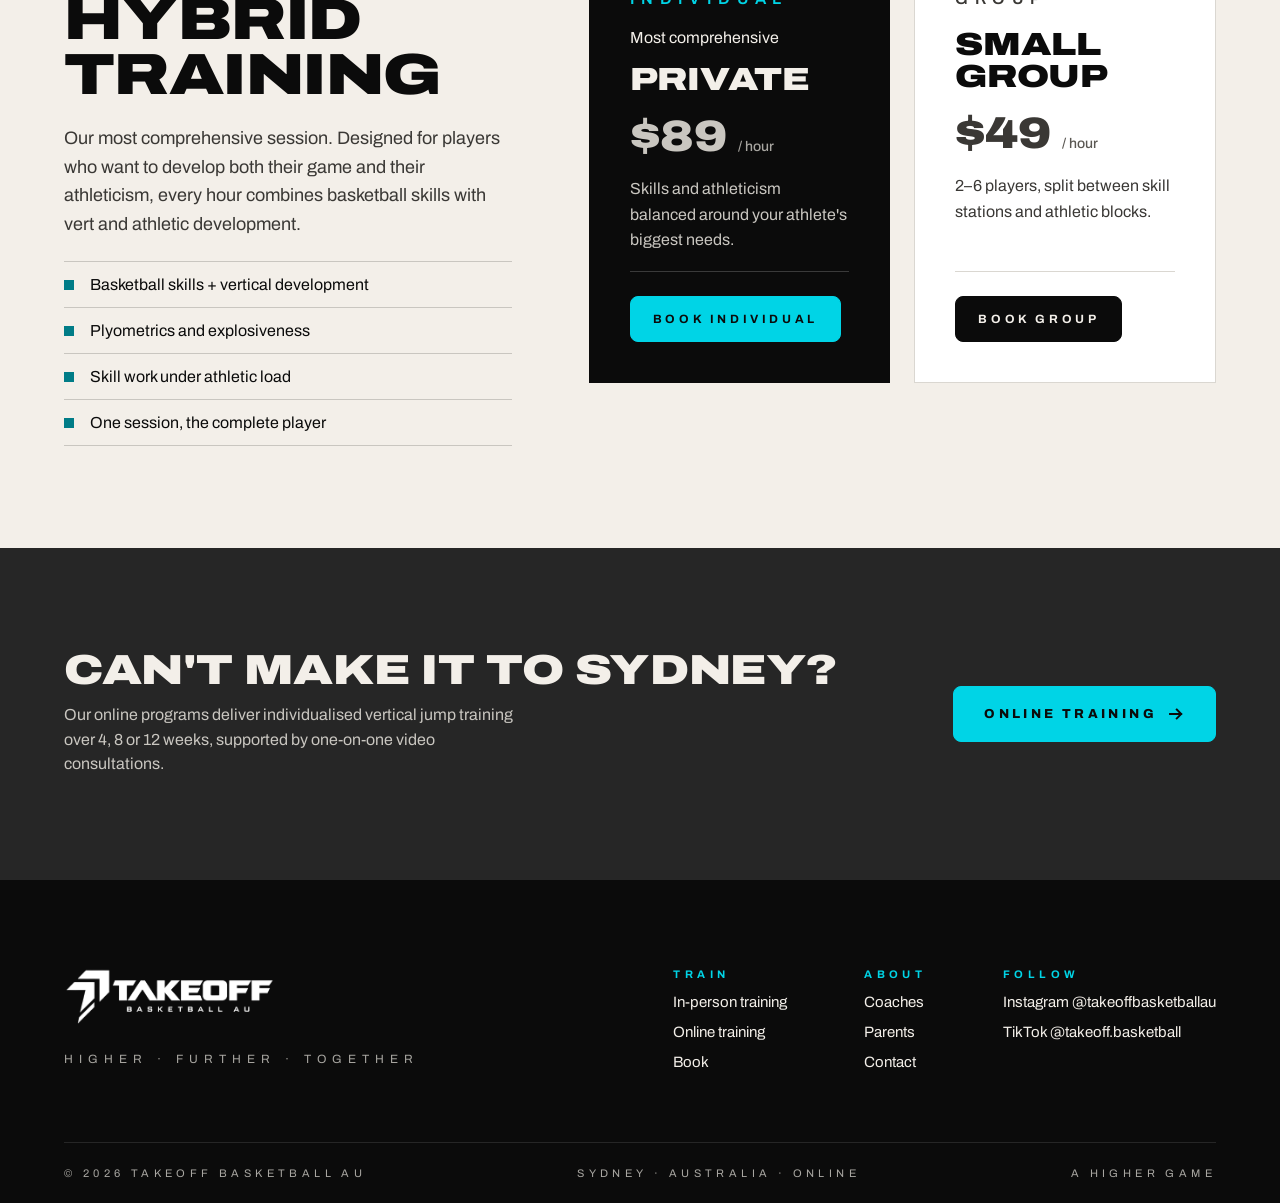
==== commit b3e549ce: "Fill in site details and refocus online programs on vert training Add group pricing, coach credentia" ====
--- a/in-person.html
+++ b/in-person.html
@@ -50,19 +50,20 @@
   <!-- To use real photos, set --img:url(img/your-photo.jpg) on each tile. -->
   <div class="tiles">
     <a class="tile" href="#skills" style="--pos:20% 30%">
-      <span class="tile__tag">01</span>
+      <span class="tile__tag">01 · $79 / hour</span>
       <h3>Basketball<br>skills training</h3>
       <p>Shooting, ball handling, finishing, footwork and 1-on-1 moves. Built for game situations. (Skills, IQ)</p>
       <span class="tile__more">Read More</span>
     </a>
     <a class="tile" href="#vert" style="--pos:55% 70%">
-      <span class="tile__tag">02</span>
+      <span class="tile__tag">02 · $79 / hour</span>
       <h3>Vert<br>training</h3>
       <p>Jump higher and move faster with plyometrics, jump mechanics and lower-body power work. (Vertical Jump, Speed)</p>
       <span class="tile__more">Read More</span>
     </a>
     <a class="tile" href="#hybrid" style="--pos:85% 45%">
-      <span class="tile__tag">03</span>
+      <span class="badge">Most comprehensive</span>
+      <span class="tile__tag">03 · $89 / hour</span>
       <h3>Hybrid<br>training</h3>
       <p>Basketball skills plus plyometrics and explosiveness, for players who want to develop their game and their athleticism. (Skills, Vertical Jump)</p>
       <span class="tile__more">Read More</span>
@@ -89,7 +90,7 @@
     <article class="fmt fmt--dark">
       <p class="fmt__label">Individual</p>
       <h3>Private</h3>
-      <p class="fmt__amount">[PRICE] <small>/ session</small></p>
+      <p class="fmt__amount">$79 <small>/ hour</small></p>
       <p>Fully personalised to your athlete's position, goals and level.</p>
       <div class="fmt__foot">
         <a class="btn btn--cyan btn--sm" href="index.html?program=skills&amp;format=individual#book">Book individual</a>
@@ -98,8 +99,8 @@
     <article class="fmt">
       <p class="fmt__label">Group</p>
       <h3>Small group</h3>
-      <p class="fmt__amount">[PRICE] <small>/ session</small></p>
-      <p>[GROUP SIZE] players of a similar age and level. Competitive and high-rep.</p>
+      <p class="fmt__amount">$49 <small>/ hour</small></p>
+      <p>2–6 players of a similar age and level. Competitive and high-rep.</p>
       <div class="fmt__foot">
         <a class="btn btn--sm" href="index.html?program=skills&amp;format=group#book">Book group</a>
       </div>
@@ -126,7 +127,7 @@
     <article class="fmt fmt--dark">
       <p class="fmt__label">Individual</p>
       <h3>Private</h3>
-      <p class="fmt__amount">[PRICE] <small>/ session</small></p>
+      <p class="fmt__amount">$79 <small>/ hour</small></p>
       <p>A jump program tailored to your athlete's age, training history and goals.</p>
       <div class="fmt__foot">
         <a class="btn btn--cyan btn--sm" href="index.html?program=vert&amp;format=individual#book">Book individual</a>
@@ -135,8 +136,8 @@
     <article class="fmt">
       <p class="fmt__label">Group</p>
       <h3>Small group</h3>
-      <p class="fmt__amount">[PRICE] <small>/ session</small></p>
-      <p>[GROUP SIZE] athletes training together. Great energy and friendly competition.</p>
+      <p class="fmt__amount">$49 <small>/ hour</small></p>
+      <p>2–6 athletes training together. Great energy and friendly competition.</p>
       <div class="fmt__foot">
         <a class="btn btn--sm" href="index.html?program=vert&amp;format=group#book">Book group</a>
       </div>
@@ -147,9 +148,9 @@
 <!-- ============ HYBRID ============ -->
 <section class="section light wrap detail" id="hybrid">
   <div>
-    <p class="rule" style="color:var(--ink)">03 · Hybrid training</p>
+    <p class="rule" style="color:var(--ink)">03 · Hybrid training · Most comprehensive</p>
     <h2>Hybrid training</h2>
-    <p class="lede">Designed for players who want to develop both their game and their athleticism. Each session combines basketball skills with vert and athletic work.</p>
+    <p class="lede">Our most comprehensive session. Designed for players who want to develop both their game and their athleticism, every hour combines basketball skills with vert and athletic development.</p>
     <ul class="focus">
       <li>Basketball skills + vertical development</li>
       <li>Plyometrics and explosiveness</li>
@@ -160,8 +161,9 @@
   <div class="prices">
     <article class="fmt fmt--dark">
       <p class="fmt__label">Individual</p>
+      <span class="badge">Most comprehensive</span>
       <h3>Private</h3>
-      <p class="fmt__amount">[PRICE] <small>/ session</small></p>
+      <p class="fmt__amount">$89 <small>/ hour</small></p>
       <p>Skills and athleticism balanced around your athlete's biggest needs.</p>
       <div class="fmt__foot">
         <a class="btn btn--cyan btn--sm" href="index.html?program=hybrid&amp;format=individual#book">Book individual</a>
@@ -170,8 +172,8 @@
     <article class="fmt">
       <p class="fmt__label">Group</p>
       <h3>Small group</h3>
-      <p class="fmt__amount">[PRICE] <small>/ session</small></p>
-      <p>[GROUP SIZE] players, split between skill stations and athletic blocks.</p>
+      <p class="fmt__amount">$49 <small>/ hour</small></p>
+      <p>2–6 players, split between skill stations and athletic blocks.</p>
       <div class="fmt__foot">
         <a class="btn btn--sm" href="index.html?program=hybrid&amp;format=group#book">Book group</a>
       </div>
@@ -182,7 +184,7 @@
 <section class="section band wrap">
   <div>
     <h2>Can't make it to Sydney?</h2>
-    <p>Follow a TAKEOFF program online: structured 4, 8 or 12-week plans you can do from anywhere.</p>
+    <p>Our online programs deliver individualised vertical jump training over 4, 8 or 12 weeks, supported by one-on-one video consultations.</p>
   </div>
   <a class="btn btn--cyan" href="online.html">Online training
     <svg width="18" height="18" viewBox="0 0 24 24" fill="none" stroke="currentColor" stroke-width="2.5" stroke-linecap="square" aria-hidden="true"><path d="M4 12h15M13 6l6 6-6 6"/></svg>
@@ -211,8 +213,8 @@
         </div>
         <div>
           <b>Follow</b>
-          <a href="https://instagram.com/YOUR_HANDLE" rel="noopener">Instagram [@HANDLE]</a>
-          <a href="https://tiktok.com/@YOUR_HANDLE" rel="noopener">TikTok [@HANDLE]</a>
+          <a href="https://instagram.com/takeoffbasketballau" rel="noopener">Instagram @takeoffbasketballau</a>
+          <a href="https://tiktok.com/@takeoff.basketball" rel="noopener">TikTok @takeoff.basketball</a>
         </div>
       </div>
     </div>
